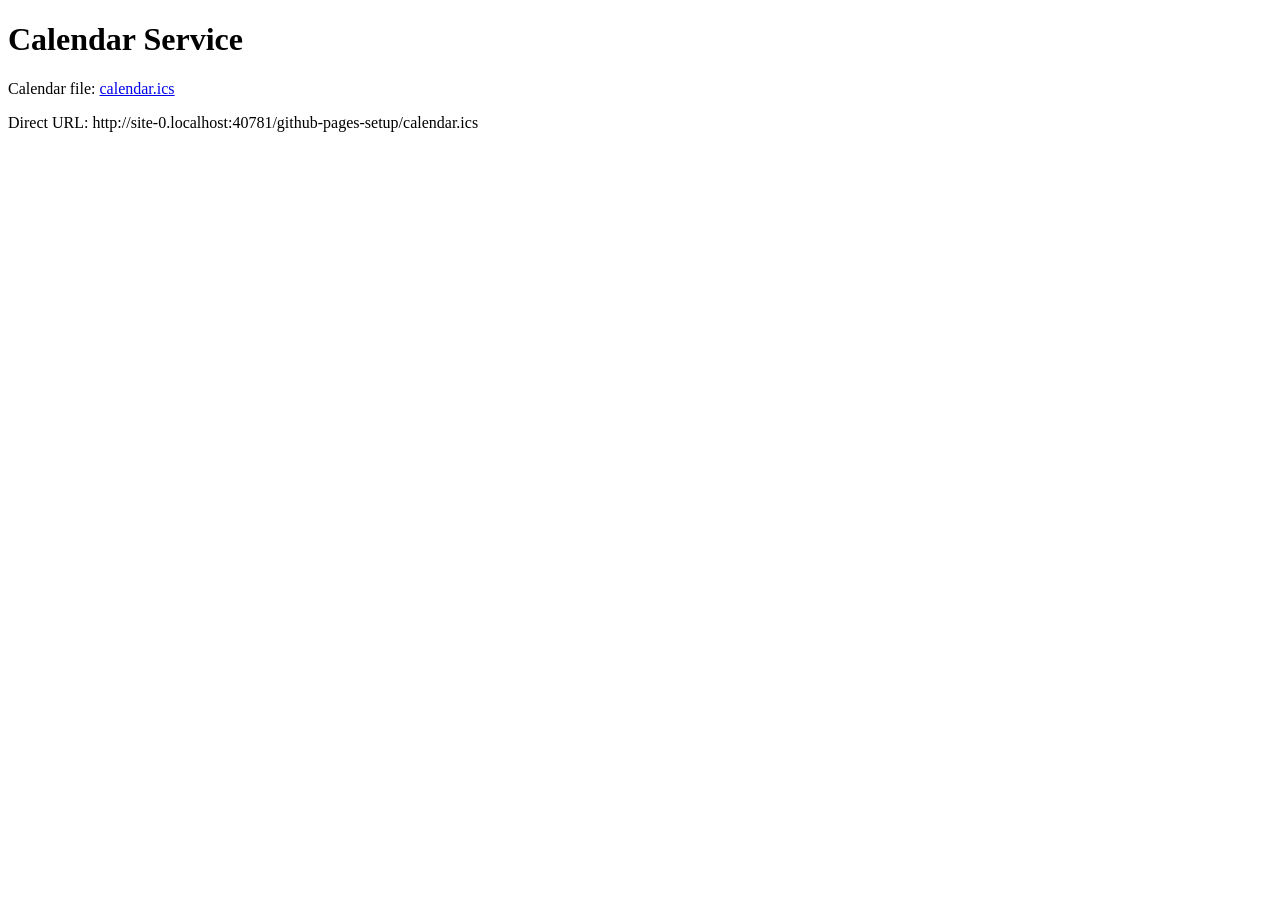
==== github-pages-setup/index.html @ 3a020373 "first commit" ====
<!DOCTYPE html>
<html>
<head>
    <title>Calendar Service</title>
</head>
<body>
    <h1>Calendar Service</h1>
    <p>Calendar file: <a href="./calendar.ics">calendar.ics</a></p>
    <p>Direct URL: <span id="calendar-url"></span></p>
    
    <script>
        document.getElementById('calendar-url').textContent = window.location.href.replace('/index.html', '').replace('/#', '') + '/calendar.ics';
    </script>
</body>
</html>
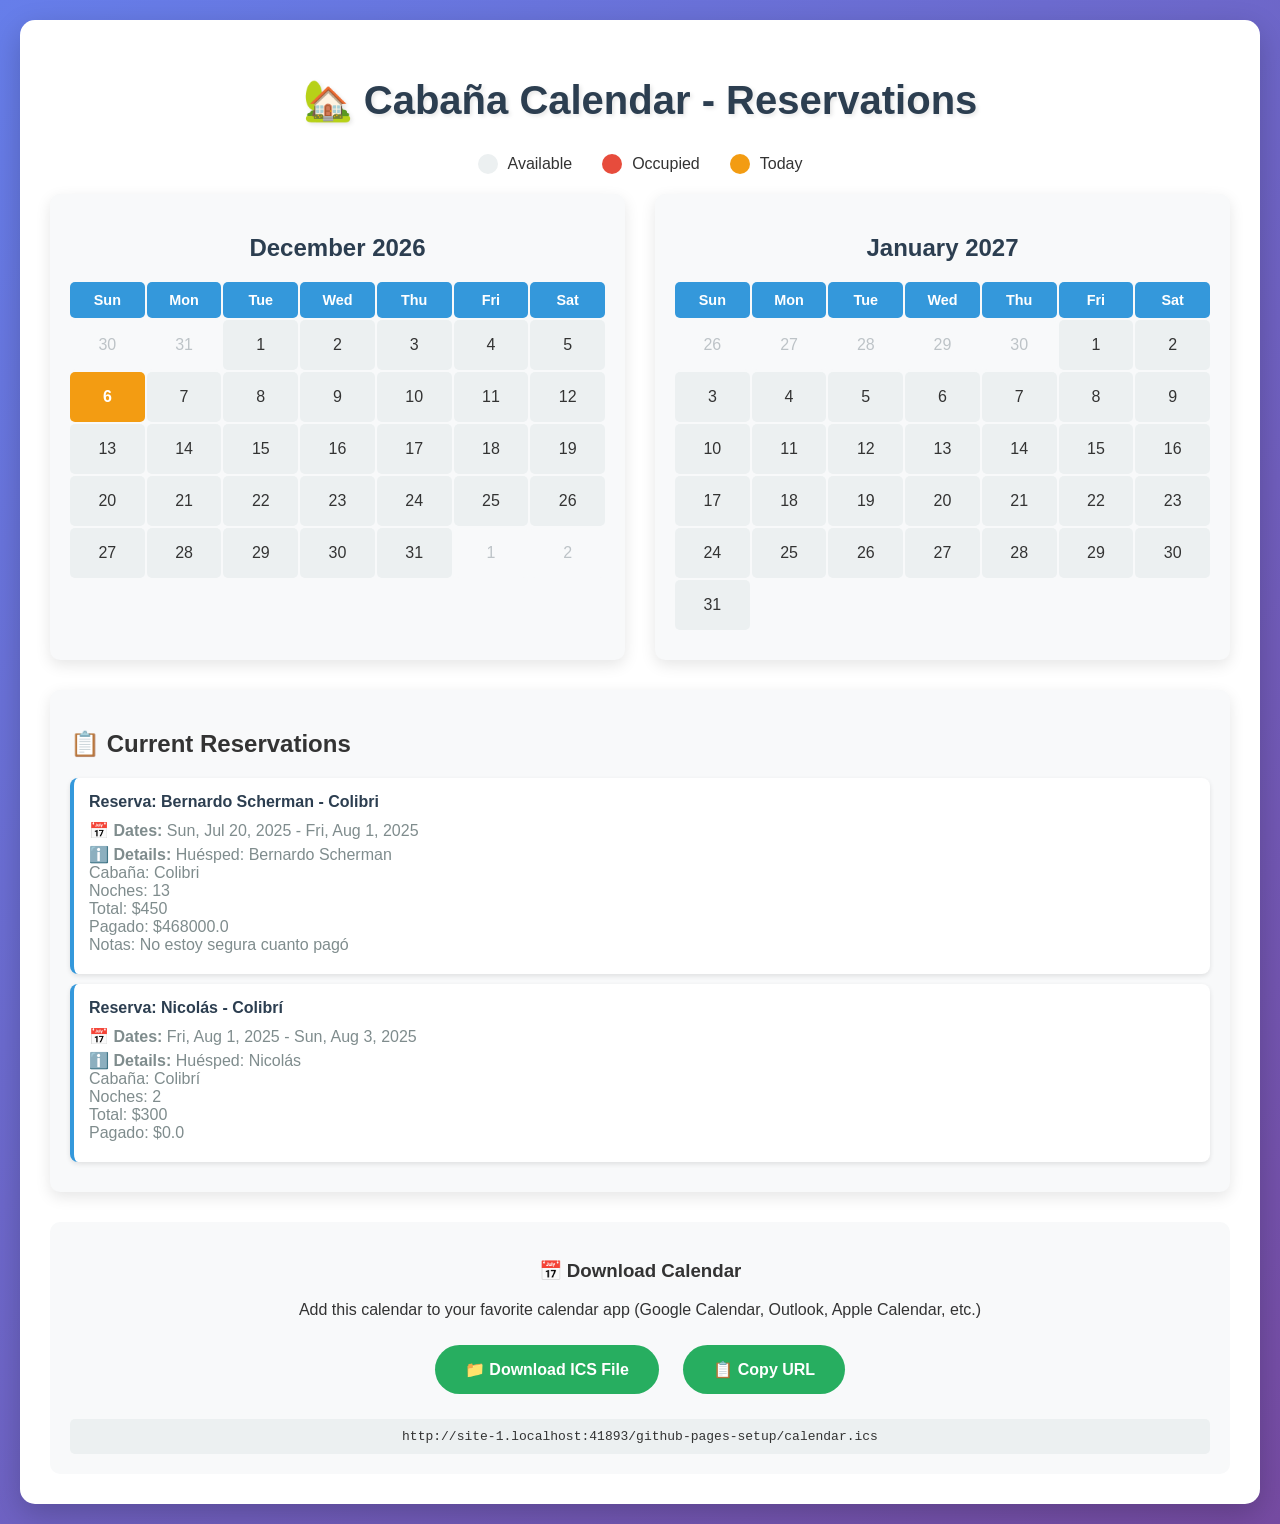
==== commit d606d81b: "first commit" ====
--- a/github-pages-setup/index.html
+++ b/github-pages-setup/index.html
@@ -1,15 +1,488 @@
 <!DOCTYPE html>
-<html>
+<html lang="en">
 <head>
-    <title>Calendar Service</title>
+    <meta charset="UTF-8">
+    <meta name="viewport" content="width=device-width, initial-scale=1.0">
+    <title>Cabaña Calendar - Reservations</title>
+    <style>
+        body {
+            font-family: 'Arial', sans-serif;
+            background: linear-gradient(135deg, #667eea 0%, #764ba2 100%);
+            margin: 0;
+            padding: 20px;
+            min-height: 100vh;
+            color: #333;
+        }
+
+        .container {
+            max-width: 1200px;
+            margin: 0 auto;
+            background: white;
+            border-radius: 15px;
+            box-shadow: 0 10px 30px rgba(0,0,0,0.2);
+            padding: 30px;
+        }
+
+        h1 {
+            text-align: center;
+            color: #2c3e50;
+            margin-bottom: 30px;
+            font-size: 2.5em;
+            text-shadow: 2px 2px 4px rgba(0,0,0,0.1);
+        }
+
+        .calendar-container {
+            display: grid;
+            grid-template-columns: 1fr 1fr;
+            gap: 30px;
+            margin-bottom: 30px;
+        }
+
+        @media (max-width: 768px) {
+            .calendar-container {
+                grid-template-columns: 1fr;
+            }
+        }
+
+        .calendar {
+            background: #f8f9fa;
+            border-radius: 10px;
+            padding: 20px;
+            box-shadow: 0 5px 15px rgba(0,0,0,0.1);
+        }
+
+        .calendar h2 {
+            text-align: center;
+            margin-bottom: 20px;
+            color: #2c3e50;
+            font-size: 1.5em;
+        }
+
+        .calendar-grid {
+            display: grid;
+            grid-template-columns: repeat(7, 1fr);
+            gap: 2px;
+            margin-bottom: 10px;
+        }
+
+        .calendar-header {
+            background: #3498db;
+            color: white;
+            padding: 10px 5px;
+            text-align: center;
+            font-weight: bold;
+            border-radius: 5px;
+            font-size: 0.9em;
+        }
+
+        .calendar-day {
+            background: #ecf0f1;
+            padding: 15px 5px;
+            text-align: center;
+            border-radius: 5px;
+            cursor: pointer;
+            transition: all 0.3s ease;
+            min-height: 20px;
+            display: flex;
+            align-items: center;
+            justify-content: center;
+            font-weight: 500;
+        }
+
+        .calendar-day:hover {
+            background: #bdc3c7;
+            transform: scale(1.05);
+        }
+
+        .calendar-day.other-month {
+            background: #f8f9fa;
+            color: #bdc3c7;
+        }
+
+        .calendar-day.occupied {
+            background: #e74c3c;
+            color: white;
+            font-weight: bold;
+            animation: pulse 2s infinite;
+        }
+
+        .calendar-day.occupied:hover {
+            background: #c0392b;
+        }
+
+        .calendar-day.today {
+            background: #f39c12;
+            color: white;
+            font-weight: bold;
+        }
+
+        @keyframes pulse {
+            0% { transform: scale(1); }
+            50% { transform: scale(1.1); }
+            100% { transform: scale(1); }
+        }
+
+        .legend {
+            display: flex;
+            justify-content: center;
+            gap: 30px;
+            margin: 20px 0;
+            flex-wrap: wrap;
+        }
+
+        .legend-item {
+            display: flex;
+            align-items: center;
+            gap: 10px;
+        }
+
+        .legend-color {
+            width: 20px;
+            height: 20px;
+            border-radius: 50%;
+        }
+
+        .legend-available { background: #ecf0f1; }
+        .legend-occupied { background: #e74c3c; }
+        .legend-today { background: #f39c12; }
+
+        .download-section {
+            text-align: center;
+            margin-top: 30px;
+            padding: 20px;
+            background: #f8f9fa;
+            border-radius: 10px;
+        }
+
+        .download-link {
+            display: inline-block;
+            background: #27ae60;
+            color: white;
+            padding: 15px 30px;
+            text-decoration: none;
+            border-radius: 25px;
+            font-weight: bold;
+            transition: all 0.3s ease;
+            margin: 10px;
+        }
+
+        .download-link:hover {
+            background: #219a52;
+            transform: translateY(-2px);
+            box-shadow: 0 5px 15px rgba(39, 174, 96, 0.3);
+        }
+
+        .reservations-list {
+            grid-column: 1 / -1;
+            background: #f8f9fa;
+            border-radius: 10px;
+            padding: 20px;
+            box-shadow: 0 5px 15px rgba(0,0,0,0.1);
+        }
+
+        .reservation-item {
+            background: white;
+            padding: 15px;
+            margin-bottom: 10px;
+            border-radius: 8px;
+            border-left: 4px solid #3498db;
+            box-shadow: 0 2px 5px rgba(0,0,0,0.1);
+        }
+
+        .reservation-item h4 {
+            margin: 0 0 10px 0;
+            color: #2c3e50;
+        }
+
+        .reservation-item p {
+            margin: 5px 0;
+            color: #7f8c8d;
+        }
+
+        .loading {
+            text-align: center;
+            padding: 20px;
+            color: #7f8c8d;
+        }
+
+        .error {
+            background: #e74c3c;
+            color: white;
+            padding: 15px;
+            border-radius: 8px;
+            margin: 20px 0;
+            text-align: center;
+        }
+    </style>
 </head>
 <body>
-    <h1>Calendar Service</h1>
-    <p>Calendar file: <a href="./calendar.ics">calendar.ics</a></p>
-    <p>Direct URL: <span id="calendar-url"></span></p>
-    
+    <div class="container">
+        <h1>🏡 Cabaña Calendar - Reservations</h1>
+        
+        <div class="legend">
+            <div class="legend-item">
+                <div class="legend-color legend-available"></div>
+                <span>Available</span>
+            </div>
+            <div class="legend-item">
+                <div class="legend-color legend-occupied"></div>
+                <span>Occupied</span>
+            </div>
+            <div class="legend-item">
+                <div class="legend-color legend-today"></div>
+                <span>Today</span>
+            </div>
+        </div>
+
+        <div class="calendar-container">
+            <div class="calendar">
+                <h2 id="current-month"></h2>
+                <div class="calendar-grid" id="current-calendar"></div>
+            </div>
+            
+            <div class="calendar">
+                <h2 id="next-month"></h2>
+                <div class="calendar-grid" id="next-calendar"></div>
+            </div>
+            
+            <div class="reservations-list">
+                <h2>📋 Current Reservations</h2>
+                <div id="reservations-container">
+                    <div class="loading">Loading reservations...</div>
+                </div>
+            </div>
+        </div>
+
+        <div class="download-section">
+            <h3>📅 Download Calendar</h3>
+            <p>Add this calendar to your favorite calendar app (Google Calendar, Outlook, Apple Calendar, etc.)</p>
+            <a href="./calendar.ics" class="download-link" download>📁 Download ICS File</a>
+            <a href="#" class="download-link" id="copy-url">📋 Copy URL</a>
+            <div id="calendar-url-display" style="margin-top: 15px; font-family: monospace; background: #ecf0f1; padding: 10px; border-radius: 5px; word-break: break-all;"></div>
+        </div>
+    </div>
+
     <script>
-        document.getElementById('calendar-url').textContent = window.location.href.replace('/index.html', '').replace('/#', '') + '/calendar.ics';
+        // Calendar functionality
+        let reservations = [];
+        let occupiedDates = new Set();
+
+        // Initialize calendar
+        document.addEventListener('DOMContentLoaded', function() {
+            setupCalendarURL();
+            loadReservations();
+            generateCalendars();
+        });
+
+        function setupCalendarURL() {
+            const baseUrl = window.location.href.replace('/index.html', '').replace('/#', '');
+            const calendarUrl = baseUrl + '/calendar.ics';
+            document.getElementById('calendar-url-display').textContent = calendarUrl;
+            
+            document.getElementById('copy-url').addEventListener('click', function(e) {
+                e.preventDefault();
+                navigator.clipboard.writeText(calendarUrl).then(function() {
+                    const btn = e.target;
+                    const originalText = btn.textContent;
+                    btn.textContent = '✅ Copied!';
+                    setTimeout(() => {
+                        btn.textContent = originalText;
+                    }, 2000);
+                });
+            });
+        }
+
+        async function loadReservations() {
+            try {
+                const response = await fetch('./calendar.ics');
+                const icsData = await response.text();
+                parseICSData(icsData);
+                displayReservations();
+                updateCalendars();
+            } catch (error) {
+                console.error('Error loading calendar:', error);
+                document.getElementById('reservations-container').innerHTML = 
+                    '<div class="error">Error loading reservations. Please check if calendar.ics exists.</div>';
+            }
+        }
+
+        function parseICSData(icsData) {
+            const events = [];
+            const lines = icsData.split('\n');
+            let currentEvent = null;
+
+            for (let line of lines) {
+                line = line.trim();
+                
+                if (line === 'BEGIN:VEVENT') {
+                    currentEvent = {};
+                } else if (line === 'END:VEVENT' && currentEvent) {
+                    events.push(currentEvent);
+                    currentEvent = null;
+                } else if (currentEvent) {
+                    const [key, ...valueParts] = line.split(':');
+                    const value = valueParts.join(':');
+                    
+                    if (key === 'DTSTART;VALUE=DATE') {
+                        currentEvent.startDate = parseICSDate(value);
+                    } else if (key === 'DTEND;VALUE=DATE') {
+                        currentEvent.endDate = parseICSDate(value);
+                    } else if (key === 'SUMMARY') {
+                        currentEvent.summary = value;
+                    } else if (key === 'DESCRIPTION') {
+                        currentEvent.description = value.replace(/\\n/g, '\n');
+                    }
+                }
+            }
+
+            reservations = events;
+            
+            // Generate occupied dates
+            occupiedDates.clear();
+            events.forEach(event => {
+                const start = new Date(event.startDate);
+                const end = new Date(event.endDate);
+                
+                // Add all dates from start to end (excluding end date)
+                for (let d = new Date(start); d < end; d.setDate(d.getDate() + 1)) {
+                    occupiedDates.add(d.toISOString().split('T')[0]);
+                }
+            });
+        }
+
+        function parseICSDate(dateString) {
+            // Parse YYYYMMDD format
+            const year = parseInt(dateString.substring(0, 4));
+            const month = parseInt(dateString.substring(4, 6)) - 1; // JS months are 0-based
+            const day = parseInt(dateString.substring(6, 8));
+            return new Date(year, month, day);
+        }
+
+        function displayReservations() {
+            const container = document.getElementById('reservations-container');
+            
+            if (reservations.length === 0) {
+                container.innerHTML = '<div class="loading">No reservations found.</div>';
+                return;
+            }
+
+            const sortedReservations = reservations.sort((a, b) => 
+                new Date(a.startDate) - new Date(b.startDate)
+            );
+
+            const html = sortedReservations.map(reservation => {
+                const startDate = new Date(reservation.startDate);
+                const endDate = new Date(reservation.endDate);
+                const formattedStart = startDate.toLocaleDateString('en-US', {
+                    weekday: 'short',
+                    year: 'numeric',
+                    month: 'short',
+                    day: 'numeric'
+                });
+                const formattedEnd = endDate.toLocaleDateString('en-US', {
+                    weekday: 'short',
+                    year: 'numeric',
+                    month: 'short',
+                    day: 'numeric'
+                });
+
+                return `
+                    <div class="reservation-item">
+                        <h4>${reservation.summary}</h4>
+                        <p><strong>📅 Dates:</strong> ${formattedStart} - ${formattedEnd}</p>
+                        <p><strong>ℹ️ Details:</strong> ${reservation.description.replace(/\n/g, '<br>')}</p>
+                    </div>
+                `;
+            }).join('');
+
+            container.innerHTML = html;
+        }
+
+        function generateCalendars() {
+            const now = new Date();
+            const currentMonth = new Date(now.getFullYear(), now.getMonth(), 1);
+            const nextMonth = new Date(now.getFullYear(), now.getMonth() + 1, 1);
+
+            generateCalendar(currentMonth, 'current-month', 'current-calendar');
+            generateCalendar(nextMonth, 'next-month', 'next-calendar');
+        }
+
+        function generateCalendar(date, headerElementId, gridElementId) {
+            const monthNames = [
+                'January', 'February', 'March', 'April', 'May', 'June',
+                'July', 'August', 'September', 'October', 'November', 'December'
+            ];
+            const dayNames = ['Sun', 'Mon', 'Tue', 'Wed', 'Thu', 'Fri', 'Sat'];
+
+            // Set header
+            document.getElementById(headerElementId).textContent = 
+                `${monthNames[date.getMonth()]} ${date.getFullYear()}`;
+
+            // Generate calendar grid
+            const gridElement = document.getElementById(gridElementId);
+            gridElement.innerHTML = '';
+
+            // Add day headers
+            dayNames.forEach(dayName => {
+                const header = document.createElement('div');
+                header.className = 'calendar-header';
+                header.textContent = dayName;
+                gridElement.appendChild(header);
+            });
+
+            // Get first day of month and number of days
+            const firstDay = new Date(date.getFullYear(), date.getMonth(), 1);
+            const lastDay = new Date(date.getFullYear(), date.getMonth() + 1, 0);
+            const daysInMonth = lastDay.getDate();
+            const startingDayOfWeek = firstDay.getDay();
+
+            // Add previous month days
+            const prevMonth = new Date(date.getFullYear(), date.getMonth() - 1, 0);
+            for (let i = startingDayOfWeek - 1; i >= 0; i--) {
+                const dayElement = document.createElement('div');
+                dayElement.className = 'calendar-day other-month';
+                dayElement.textContent = prevMonth.getDate() - i;
+                gridElement.appendChild(dayElement);
+            }
+
+            // Add current month days
+            const today = new Date();
+            for (let day = 1; day <= daysInMonth; day++) {
+                const dayElement = document.createElement('div');
+                dayElement.className = 'calendar-day';
+                dayElement.textContent = day;
+
+                const currentDate = new Date(date.getFullYear(), date.getMonth(), day);
+                const dateString = currentDate.toISOString().split('T')[0];
+
+                // Check if occupied
+                if (occupiedDates.has(dateString)) {
+                    dayElement.classList.add('occupied');
+                    dayElement.title = 'This date is occupied';
+                }
+
+                // Check if today
+                if (currentDate.toDateString() === today.toDateString()) {
+                    dayElement.classList.add('today');
+                }
+
+                gridElement.appendChild(dayElement);
+            }
+
+            // Add next month days to fill the grid
+            const totalCells = gridElement.children.length;
+            const remainingCells = 42 - totalCells; // 6 rows × 7 days = 42 cells
+            for (let day = 1; day <= remainingCells; day++) {
+                const dayElement = document.createElement('div');
+                dayElement.className = 'calendar-day other-month';
+                dayElement.textContent = day;
+                gridElement.appendChild(dayElement);
+            }
+        }
+
+        function updateCalendars() {
+            generateCalendars();
+        }
     </script>
 </body>
 </html>
